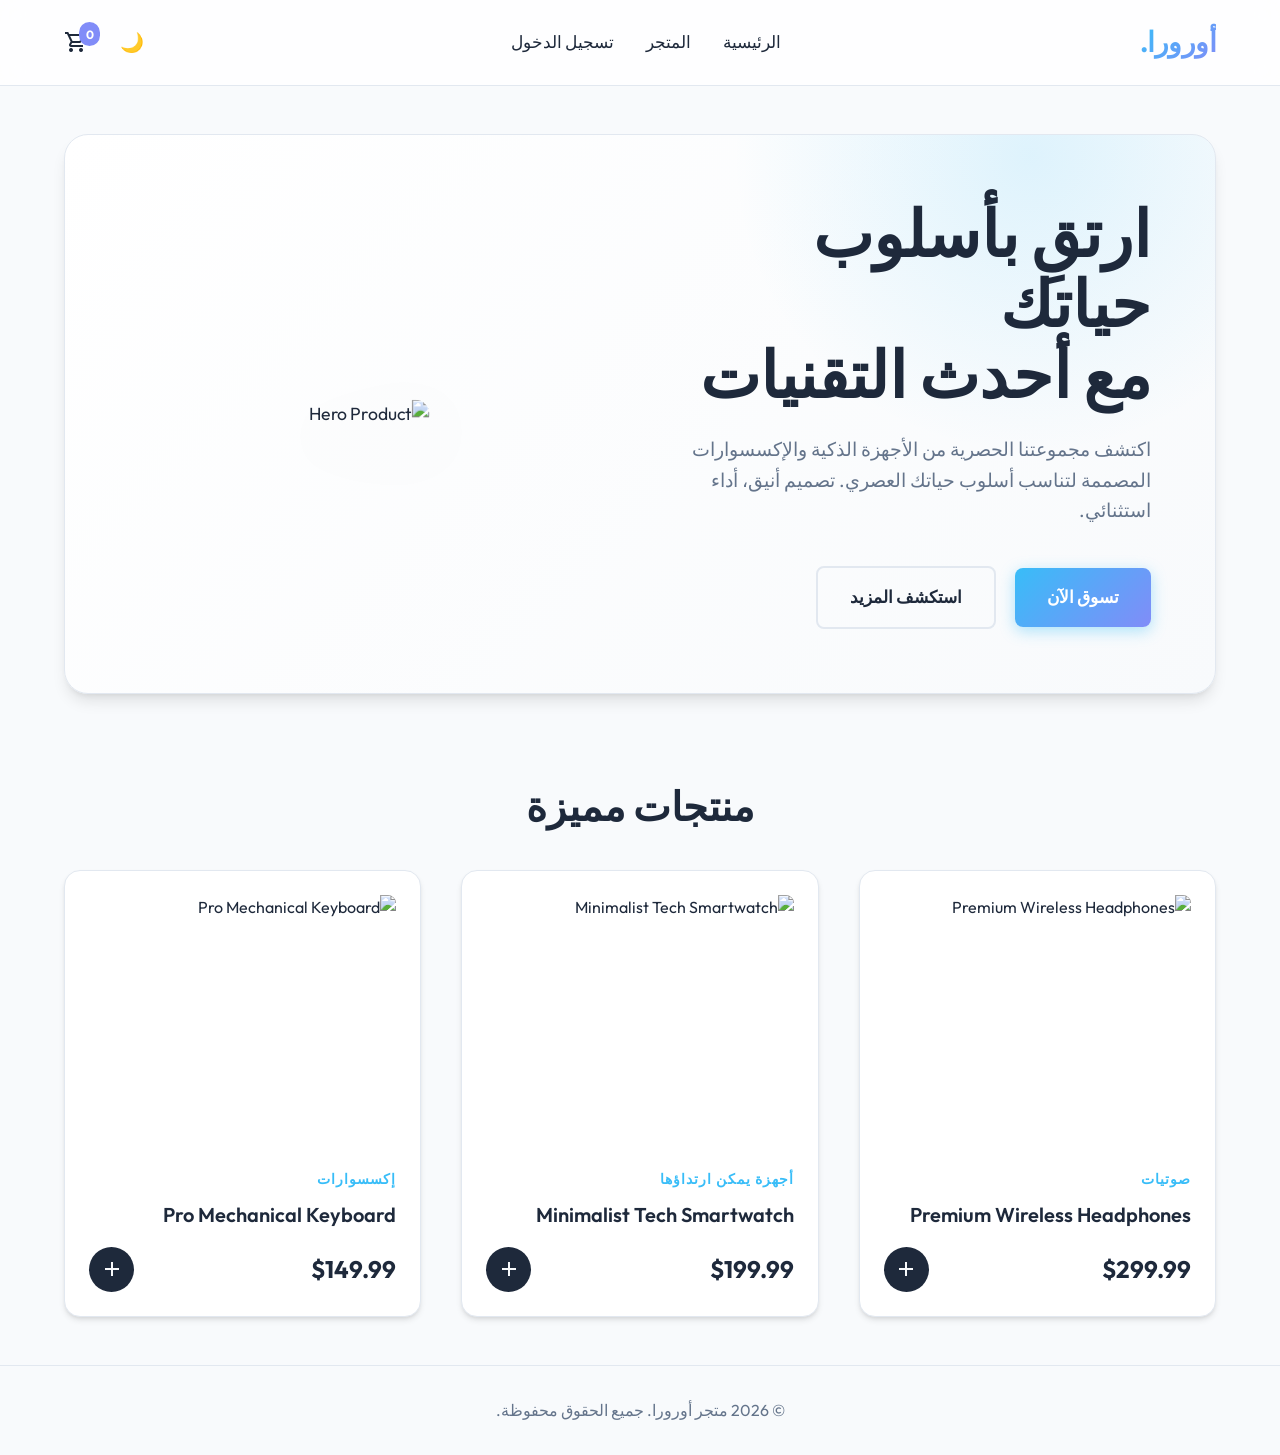
==== index.html @ c234e386 "Add files via upload" ====
<!DOCTYPE html>
<html lang="ar" dir="rtl" data-theme="light">

<head>
    <meta charset="UTF-8">
    <meta name="viewport" content="width=device-width, initial-scale=1.0">
    <title>متجر أورورا | الرئيسية</title>
    <meta name="description" content="تسوق أفضل المنتجات التقنية والإكسسوارات العصرية من متجر أورورا.">
    <link rel="stylesheet" href="css/style.css">
    <!-- Using a lightweight icon font for basic icons -->
    <link href="https://fonts.googleapis.com/css2?family=Material+Symbols+Outlined" rel="stylesheet" />
</head>

<body>

    <header>
        <nav>
            <a href="index.html" class="logo">أورورا.</a>
            <ul class="nav-links">
                <li><a href="index.html">الرئيسية</a></li>
                <li><a href="shop.html">المتجر</a></li>
                <li><a href="login.html">تسجيل الدخول</a></li>
            </ul>
            <div style="display: flex; gap: 1.5rem; align-items: center;">
                <button id="theme-toggle" class="theme-toggle">🌙</button>
                <a href="cart.html" class="cart-icon">
                    <span class="material-symbols-outlined">shopping_cart</span>
                    <span class="cart-count">0</span>
                </a>
            </div>
        </nav>
    </header>

    <main>
        <section class="hero">
            <div class="hero-content">
                <h1>ارتقِ بأسلوب حياتك <br> مع أحدث التقنيات</h1>
                <p>اكتشف مجموعتنا الحصرية من الأجهزة الذكية والإكسسوارات المصممة لتناسب أسلوب حياتك العصري. تصميم أنيق،
                    أداء استثنائي.</p>
                <a href="shop.html" class="btn btn-primary">تسوق الآن</a>
                <a href="#featured" class="btn btn-outline" style="margin-right: 1rem;">استكشف المزيد</a>
            </div>
            <div class="hero-image"
                style="flex: 1; display: flex; justify-content: center; position: relative; z-index: 1;">
                <!-- Just a nice visual placeholder for the hero using emojis or CSS art if image isn't available, but we'll use one of our images -->
                <img src="../../brain/d0bc764e-a39f-47e5-9c8e-62b7b6c832f0/smartwatch_product_1777843619510.png"
                    alt="Hero Product"
                    style="max-width: 100%; border-radius: 20px; transform: scale(1.1); filter: drop-shadow(0 20px 30px rgba(0,0,0,0.1));">
            </div>
        </section>

        <section id="featured" style="margin-top: 5rem;">
            <h2 class="section-title">منتجات مميزة</h2>
            <div class="products-grid" id="featured-products">
                <!-- Products will be loaded dynamically -->
            </div>
        </section>
    </main>

    <footer>
        <p>&copy; 2026 متجر أورورا. جميع الحقوق محفوظة.</p>
    </footer>

    <script src="js/main.js"></script>
    <script>
        document.addEventListener('DOMContentLoaded', async () => {
            try {
                const response = await fetch('data/products.json');
                const products = await response.json();
                const featured = products.filter(p => p.featured);

                const grid = document.getElementById('featured-products');

                featured.forEach(product => {
                    const card = document.createElement('div');
                    card.className = 'product-card';
                    card.innerHTML = `
                        <a href="product.html?id=${product.id}" class="product-image-container">
                            <img src="${product.image}" alt="${product.name}">
                        </a>
                        <div class="product-category">${product.category === 'audio' ? 'صوتيات' : product.category === 'wearables' ? 'أجهزة يمكن ارتداؤها' : 'إكسسوارات'}</div>
                        <a href="product.html?id=${product.id}" class="product-name">${product.name}</a>
                        <div class="product-footer">
                            <div class="product-price">$${product.price}</div>
                            <button class="add-to-cart" onclick="addToCart(${product.id})" title="أضف للسلة">
                                <span class="material-symbols-outlined">add</span>
                            </button>
                        </div>
                    `;
                    grid.appendChild(card);
                });
            } catch (error) {
                console.error("Error loading products:", error);
            }
        });

        async function addToCart(id) {
            try {
                const response = await fetch('data/products.json');
                const products = await response.json();
                const product = products.find(p => p.id === id);

                if (product) {
                    const cart = getCart();
                    const existingItem = cart.find(item => item.id === id);

                    if (existingItem) {
                        existingItem.quantity += 1;
                    } else {
                        cart.push({
                            id: product.id,
                            name: product.name,
                            price: product.price,
                            image: product.image,
                            quantity: 1
                        });
                    }

                    saveCart(cart);
                    showToast('تمت إضافة المنتج إلى السلة بنجاح!');
                }
            } catch (e) {
                console.error(e);
            }
        }
    </script>
</body>

</html>
---- css/style.css ----
@import url('https://fonts.googleapis.com/css2?family=Outfit:wght@300;400;500;600;700&display=swap');

:root {
  --primary-color: #0f172a; /* Slate 900 */
  --secondary-color: #38bdf8; /* Sky 400 */
  --accent-color: #818cf8; /* Indigo 400 */
  --bg-color: #f8fafc; /* Slate 50 */
  --card-bg: #ffffff;
  --text-primary: #1e293b;
  --text-secondary: #64748b;
  --border-color: #e2e8f0;
  
  --shadow-sm: 0 1px 2px 0 rgb(0 0 0 / 0.05);
  --shadow-md: 0 4px 6px -1px rgb(0 0 0 / 0.1), 0 2px 4px -2px rgb(0 0 0 / 0.1);
  --shadow-lg: 0 10px 15px -3px rgb(0 0 0 / 0.1), 0 4px 6px -4px rgb(0 0 0 / 0.1);
  --shadow-hover: 0 20px 25px -5px rgb(0 0 0 / 0.1), 0 8px 10px -6px rgb(0 0 0 / 0.1);
  
  --radius-md: 0.5rem;
  --radius-lg: 1rem;
  --radius-xl: 1.5rem;
  
  --transition: all 0.3s cubic-bezier(0.4, 0, 0.2, 1);
}

/* Dark Mode Overrides */
[data-theme="dark"] {
  --primary-color: #f8fafc;
  --bg-color: #0f172a;
  --card-bg: #1e293b;
  --text-primary: #f8fafc;
  --text-secondary: #94a3b8;
  --border-color: #334155;
}

* {
  margin: 0;
  padding: 0;
  box-sizing: border-box;
}

body {
  font-family: 'Outfit', sans-serif;
  background-color: var(--bg-color);
  color: var(--text-primary);
  line-height: 1.6;
  transition: var(--transition);
}

a {
  text-decoration: none;
  color: inherit;
}

ul {
  list-style: none;
}

/* Glassmorphism Header */
header {
  position: sticky;
  top: 0;
  z-index: 100;
  background: rgba(255, 255, 255, 0.8);
  backdrop-filter: blur(12px);
  -webkit-backdrop-filter: blur(12px);
  border-bottom: 1px solid var(--border-color);
}

[data-theme="dark"] header {
  background: rgba(15, 23, 42, 0.8);
}

nav {
  display: flex;
  justify-content: space-between;
  align-items: center;
  padding: 1.25rem 5%;
  max-width: 1400px;
  margin: 0 auto;
}

.logo {
  font-size: 1.75rem;
  font-weight: 700;
  background: linear-gradient(135deg, var(--secondary-color), var(--accent-color));
  -webkit-background-clip: text;
  -webkit-text-fill-color: transparent;
  letter-spacing: -0.5px;
}

.nav-links {
  display: flex;
  gap: 2rem;
  align-items: center;
}

.nav-links a {
  font-weight: 500;
  font-size: 1.05rem;
  position: relative;
  transition: var(--transition);
}

.nav-links a:hover {
  color: var(--secondary-color);
}

.nav-links a::after {
  content: '';
  position: absolute;
  width: 0;
  height: 2px;
  bottom: -4px;
  left: 0;
  background: linear-gradient(90deg, var(--secondary-color), var(--accent-color));
  transition: var(--transition);
}

.nav-links a:hover::after {
  width: 100%;
}

.cart-icon {
  position: relative;
  cursor: pointer;
  display: flex;
  align-items: center;
}

.cart-count {
  position: absolute;
  top: -8px;
  right: -12px;
  background: var(--accent-color);
  color: white;
  font-size: 0.75rem;
  font-weight: 700;
  padding: 0.15rem 0.4rem;
  border-radius: 99px;
  min-width: 18px;
  text-align: center;
}

/* Theme Toggle */
.theme-toggle {
  background: none;
  border: none;
  cursor: pointer;
  color: var(--text-primary);
  font-size: 1.2rem;
  display: flex;
  align-items: center;
  justify-content: center;
  padding: 0.5rem;
  border-radius: 50%;
  transition: var(--transition);
}

.theme-toggle:hover {
  background: var(--border-color);
}

/* Main Container */
main {
  max-width: 1400px;
  margin: 0 auto;
  padding: 3rem 5%;
  min-height: calc(100vh - 160px);
}

/* Hero Section */
.hero {
  display: flex;
  align-items: center;
  justify-content: space-between;
  gap: 4rem;
  margin-bottom: 5rem;
  background: linear-gradient(135deg, var(--card-bg), var(--bg-color));
  padding: 4rem;
  border-radius: var(--radius-xl);
  box-shadow: var(--shadow-lg);
  border: 1px solid var(--border-color);
  overflow: hidden;
  position: relative;
}

.hero::before {
  content: '';
  position: absolute;
  top: -50%;
  right: -10%;
  width: 600px;
  height: 600px;
  background: radial-gradient(circle, rgba(56, 189, 248, 0.15) 0%, rgba(255,255,255,0) 70%);
  border-radius: 50%;
  z-index: 0;
}

.hero-content {
  flex: 1;
  position: relative;
  z-index: 1;
}

.hero h1 {
  font-size: 4rem;
  line-height: 1.1;
  margin-bottom: 1.5rem;
  font-weight: 700;
}

.hero p {
  font-size: 1.2rem;
  color: var(--text-secondary);
  margin-bottom: 2.5rem;
}

.btn {
  display: inline-block;
  padding: 1rem 2rem;
  border-radius: var(--radius-md);
  font-weight: 600;
  cursor: pointer;
  transition: var(--transition);
  border: none;
  font-family: inherit;
  font-size: 1.05rem;
}

.btn-primary {
  background: linear-gradient(135deg, var(--secondary-color), var(--accent-color));
  color: white;
  box-shadow: 0 4px 15px rgba(56, 189, 248, 0.4);
}

.btn-primary:hover {
  transform: translateY(-2px);
  box-shadow: 0 6px 20px rgba(56, 189, 248, 0.6);
}

.btn-outline {
  background: transparent;
  color: var(--text-primary);
  border: 2px solid var(--border-color);
}

.btn-outline:hover {
  border-color: var(--secondary-color);
  color: var(--secondary-color);
}

/* Products Grid */
.section-title {
  font-size: 2.5rem;
  margin-bottom: 2rem;
  text-align: center;
}

.products-grid {
  display: grid;
  grid-template-columns: repeat(auto-fill, minmax(280px, 1fr));
  gap: 2.5rem;
}

/* Product Card */
.product-card {
  background: var(--card-bg);
  border-radius: var(--radius-lg);
  padding: 1.5rem;
  box-shadow: var(--shadow-md);
  transition: var(--transition);
  border: 1px solid var(--border-color);
  display: flex;
  flex-direction: column;
  position: relative;
  overflow: hidden;
}

.product-card:hover {
  transform: translateY(-10px);
  box-shadow: var(--shadow-hover);
  border-color: var(--secondary-color);
}

.product-image-container {
  width: 100%;
  height: 250px;
  border-radius: var(--radius-md);
  overflow: hidden;
  margin-bottom: 1.5rem;
  display: flex;
  align-items: center;
  justify-content: center;
  background: #fff;
}

.product-card img {
  width: 100%;
  height: 100%;
  object-fit: contain;
  transition: transform 0.5s ease;
}

.product-card:hover img {
  transform: scale(1.1);
}

.product-category {
  font-size: 0.85rem;
  color: var(--secondary-color);
  text-transform: uppercase;
  letter-spacing: 1px;
  font-weight: 600;
  margin-bottom: 0.5rem;
}

.product-name {
  font-size: 1.25rem;
  font-weight: 600;
  margin-bottom: 1rem;
  color: var(--text-primary);
}

.product-footer {
  display: flex;
  justify-content: space-between;
  align-items: center;
  margin-top: auto;
}

.product-price {
  font-size: 1.5rem;
  font-weight: 700;
  color: var(--text-primary);
}

.add-to-cart {
  background: var(--text-primary);
  color: var(--bg-color);
  width: 45px;
  height: 45px;
  border-radius: 50%;
  display: flex;
  align-items: center;
  justify-content: center;
  border: none;
  cursor: pointer;
  transition: var(--transition);
}

.add-to-cart:hover {
  background: var(--accent-color);
  color: white;
  transform: rotate(90deg);
}

/* Shop Page Specifics */
.shop-header {
  display: flex;
  justify-content: space-between;
  align-items: center;
  margin-bottom: 2rem;
  flex-wrap: wrap;
  gap: 1rem;
}

.search-bar {
  display: flex;
  align-items: center;
  background: var(--card-bg);
  border: 1px solid var(--border-color);
  border-radius: var(--radius-md);
  padding: 0.5rem 1rem;
  width: 300px;
  transition: var(--transition);
}

.search-bar:focus-within {
  border-color: var(--secondary-color);
  box-shadow: 0 0 0 3px rgba(56, 189, 248, 0.2);
}

.search-bar input {
  border: none;
  background: transparent;
  outline: none;
  padding: 0.5rem;
  width: 100%;
  color: var(--text-primary);
  font-family: inherit;
}

.filters {
  display: flex;
  gap: 1rem;
}

select {
  padding: 0.75rem 1rem;
  border-radius: var(--radius-md);
  border: 1px solid var(--border-color);
  background: var(--card-bg);
  color: var(--text-primary);
  font-family: inherit;
  outline: none;
  cursor: pointer;
  transition: var(--transition);
}

select:focus {
  border-color: var(--secondary-color);
}

/* Product Detail Page */
.product-detail {
  display: grid;
  grid-template-columns: 1fr 1fr;
  gap: 4rem;
  align-items: center;
  margin-top: 2rem;
}

.detail-image {
  background: var(--card-bg);
  border-radius: var(--radius-xl);
  padding: 2rem;
  border: 1px solid var(--border-color);
  box-shadow: var(--shadow-lg);
  display: flex;
  justify-content: center;
  align-items: center;
}

.detail-image img {
  max-width: 100%;
  height: auto;
  border-radius: var(--radius-md);
}

.detail-info h1 {
  font-size: 3rem;
  margin-bottom: 1rem;
}

.detail-price {
  font-size: 2.5rem;
  font-weight: 700;
  color: var(--accent-color);
  margin-bottom: 1.5rem;
}

.detail-desc {
  font-size: 1.1rem;
  color: var(--text-secondary);
  margin-bottom: 2.5rem;
  line-height: 1.8;
}

.detail-actions {
  display: flex;
  gap: 1rem;
  align-items: center;
}

/* Cart Page */
.cart-container {
  background: var(--card-bg);
  border-radius: var(--radius-xl);
  padding: 2rem;
  box-shadow: var(--shadow-md);
  border: 1px solid var(--border-color);
}

.cart-item {
  display: grid;
  grid-template-columns: 100px 2fr 1fr 1fr auto;
  align-items: center;
  gap: 1.5rem;
  padding: 1.5rem 0;
  border-bottom: 1px solid var(--border-color);
}

.cart-item:last-child {
  border-bottom: none;
}

.cart-item img {
  width: 100%;
  border-radius: var(--radius-md);
  background: #fff;
}

.cart-item-info h3 {
  font-size: 1.2rem;
  margin-bottom: 0.5rem;
}

.qty-controls {
  display: flex;
  align-items: center;
  gap: 1rem;
  background: var(--bg-color);
  padding: 0.5rem;
  border-radius: var(--radius-md);
  width: fit-content;
}

.qty-btn {
  background: var(--card-bg);
  border: 1px solid var(--border-color);
  width: 30px;
  height: 30px;
  border-radius: 50%;
  cursor: pointer;
  display: flex;
  align-items: center;
  justify-content: center;
  transition: var(--transition);
}

.qty-btn:hover {
  background: var(--secondary-color);
  color: white;
  border-color: var(--secondary-color);
}

.remove-btn {
  color: #ef4444;
  background: none;
  border: none;
  cursor: pointer;
  padding: 0.5rem;
  transition: var(--transition);
}

.remove-btn:hover {
  transform: scale(1.1);
}

.cart-summary {
  margin-top: 2rem;
  padding-top: 2rem;
  border-top: 2px dashed var(--border-color);
  text-align: right;
}

.cart-total {
  font-size: 2rem;
  font-weight: 700;
  margin-bottom: 1.5rem;
}

.empty-cart {
  text-align: center;
  padding: 4rem 0;
}

/* Login Page */
.login-container {
  max-width: 400px;
  margin: 4rem auto;
  background: var(--card-bg);
  padding: 3rem;
  border-radius: var(--radius-xl);
  box-shadow: var(--shadow-lg);
  border: 1px solid var(--border-color);
}

.login-container h2 {
  text-align: center;
  font-size: 2rem;
  margin-bottom: 2rem;
}

.form-group {
  margin-bottom: 1.5rem;
}

.form-group label {
  display: block;
  margin-bottom: 0.5rem;
  font-weight: 500;
}

.form-group input {
  width: 100%;
  padding: 0.8rem 1rem;
  border: 1px solid var(--border-color);
  border-radius: var(--radius-md);
  background: var(--bg-color);
  color: var(--text-primary);
  font-family: inherit;
  transition: var(--transition);
}

.form-group input:focus {
  outline: none;
  border-color: var(--secondary-color);
  box-shadow: 0 0 0 3px rgba(56, 189, 248, 0.2);
}

.login-btn {
  width: 100%;
  margin-top: 1rem;
}

/* Footer */
footer {
  text-align: center;
  padding: 2rem;
  border-top: 1px solid var(--border-color);
  color: var(--text-secondary);
  margin-top: auto;
}

/* Toast Notification */
.toast {
  position: fixed;
  bottom: 20px;
  right: 20px;
  background: var(--text-primary);
  color: var(--bg-color);
  padding: 1rem 2rem;
  border-radius: var(--radius-md);
  box-shadow: var(--shadow-lg);
  transform: translateY(100px);
  opacity: 0;
  transition: all 0.4s cubic-bezier(0.68, -0.55, 0.265, 1.55);
  z-index: 1000;
}

.toast.show {
  transform: translateY(0);
  opacity: 1;
}

/* Responsive Design */
@media (max-width: 1024px) {
  .hero {
    padding: 3rem;
    gap: 2rem;
  }
  .hero h1 {
    font-size: 3rem;
  }
  .product-detail {
    gap: 2rem;
  }
}

@media (max-width: 768px) {
  .nav-links {
    display: none; /* In a real app, add a hamburger menu */
  }
  
  .hero {
    flex-direction: column-reverse;
    text-align: center;
    padding: 2rem;
  }
  
  .hero::before {
    display: none;
  }
  
  .product-detail {
    grid-template-columns: 1fr;
  }
  
  .shop-header {
    flex-direction: column;
    align-items: stretch;
  }
  
  .search-bar {
    width: 100%;
  }
  
  .cart-item {
    grid-template-columns: 1fr;
    text-align: center;
    justify-items: center;
  }
}
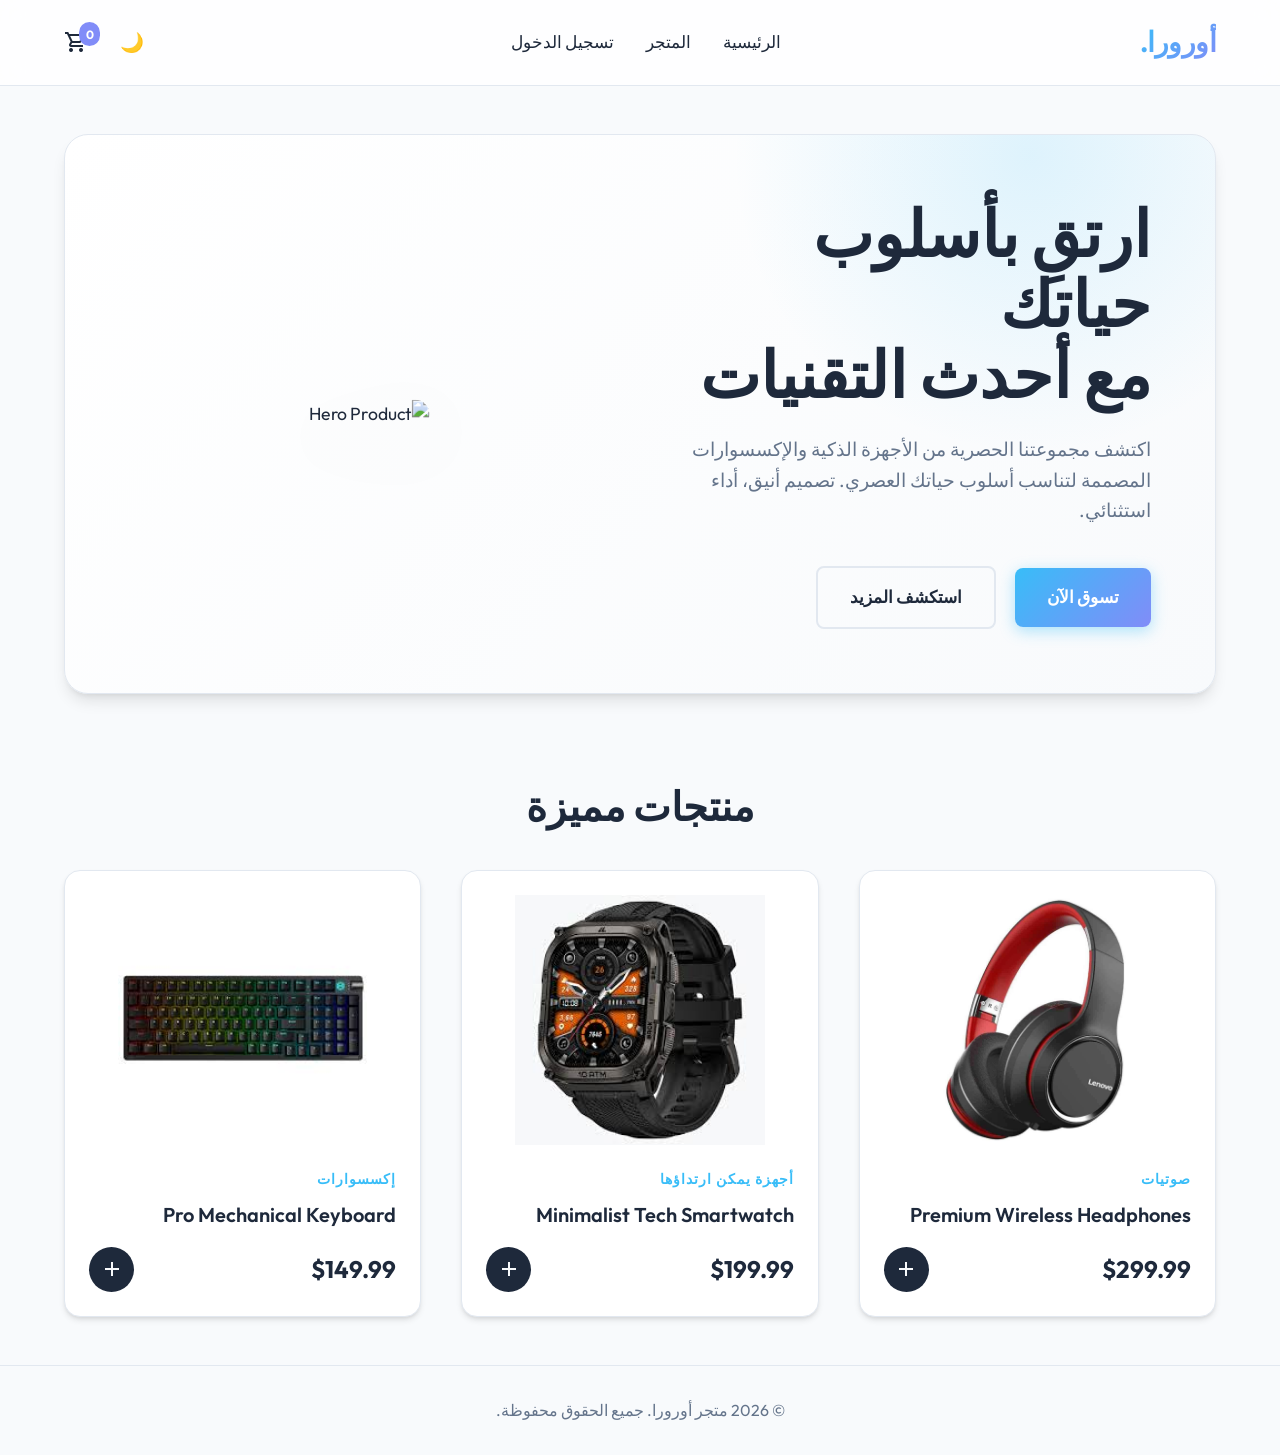
==== commit 5b6e37b5: "Add Hamburger menu" ====
--- a/index.html
+++ b/index.html
@@ -27,8 +27,18 @@
                     <span class="material-symbols-outlined">shopping_cart</span>
                     <span class="cart-count">0</span>
                 </a>
+                <button id="menu-toggle" class="menu-toggle">
+                    <span></span>
+                    <span></span>
+                    <span></span>
+                </button>
             </div>
         </nav>
+        <ul class="mobile-nav" id="mobile-nav">
+            <li><a href="index.html">الرئيسية</a></li>
+            <li><a href="shop.html">المتجر</a></li>
+            <li><a href="login.html">تسجيل الدخول</a></li>
+        </ul>
     </header>
 
     <main>
--- a/css/style.css
+++ b/css/style.css
@@ -160,6 +160,82 @@
   background: var(--border-color);
 }
 
+/* Hamburger Menu */
+.menu-toggle {
+  display: none;
+  flex-direction: column;
+  background: none;
+  border: none;
+  cursor: pointer;
+  gap: 0.35rem;
+  padding: 0.5rem;
+}
+
+.menu-toggle span {
+  width: 24px;
+  height: 2.5px;
+  background: var(--text-primary);
+  border-radius: 2px;
+  transition: var(--transition);
+}
+
+.menu-toggle.active span:nth-child(1) {
+  transform: rotate(45deg) translate(10px, 10px);
+}
+
+.menu-toggle.active span:nth-child(2) {
+  opacity: 0;
+}
+
+.menu-toggle.active span:nth-child(3) {
+  transform: rotate(-45deg) translate(7px, -7px);
+}
+
+/* Mobile Navigation */
+.mobile-nav {
+  display: none;
+  position: absolute;
+  top: 60px;
+  right: 0;
+  left: 0;
+  background: var(--card-bg);
+  border-bottom: 1px solid var(--border-color);
+  flex-direction: column;
+  padding: 1rem;
+  gap: 0.5rem;
+  z-index: 99;
+}
+
+[data-theme="dark"] .mobile-nav {
+  background: var(--primary-color);
+}
+
+.mobile-nav.active {
+  display: flex;
+}
+
+.mobile-nav li {
+  border-bottom: 1px solid var(--border-color);
+}
+
+.mobile-nav li:last-child {
+  border-bottom: none;
+}
+
+.mobile-nav a {
+  display: block;
+  padding: 1rem;
+  color: var(--text-primary);
+  font-weight: 500;
+  transition: var(--transition);
+}
+
+.mobile-nav a:hover {
+  color: var(--secondary-color);
+  background: var(--bg-color);
+  border-radius: var(--radius-md);
+}
+
 /* Main Container */
 main {
   max-width: 1400px;
@@ -650,7 +726,11 @@
 
 @media (max-width: 768px) {
   .nav-links {
-    display: none; /* In a real app, add a hamburger menu */
+    display: none;
+  }
+
+  .menu-toggle {
+    display: flex;
   }
   
   .hero {
